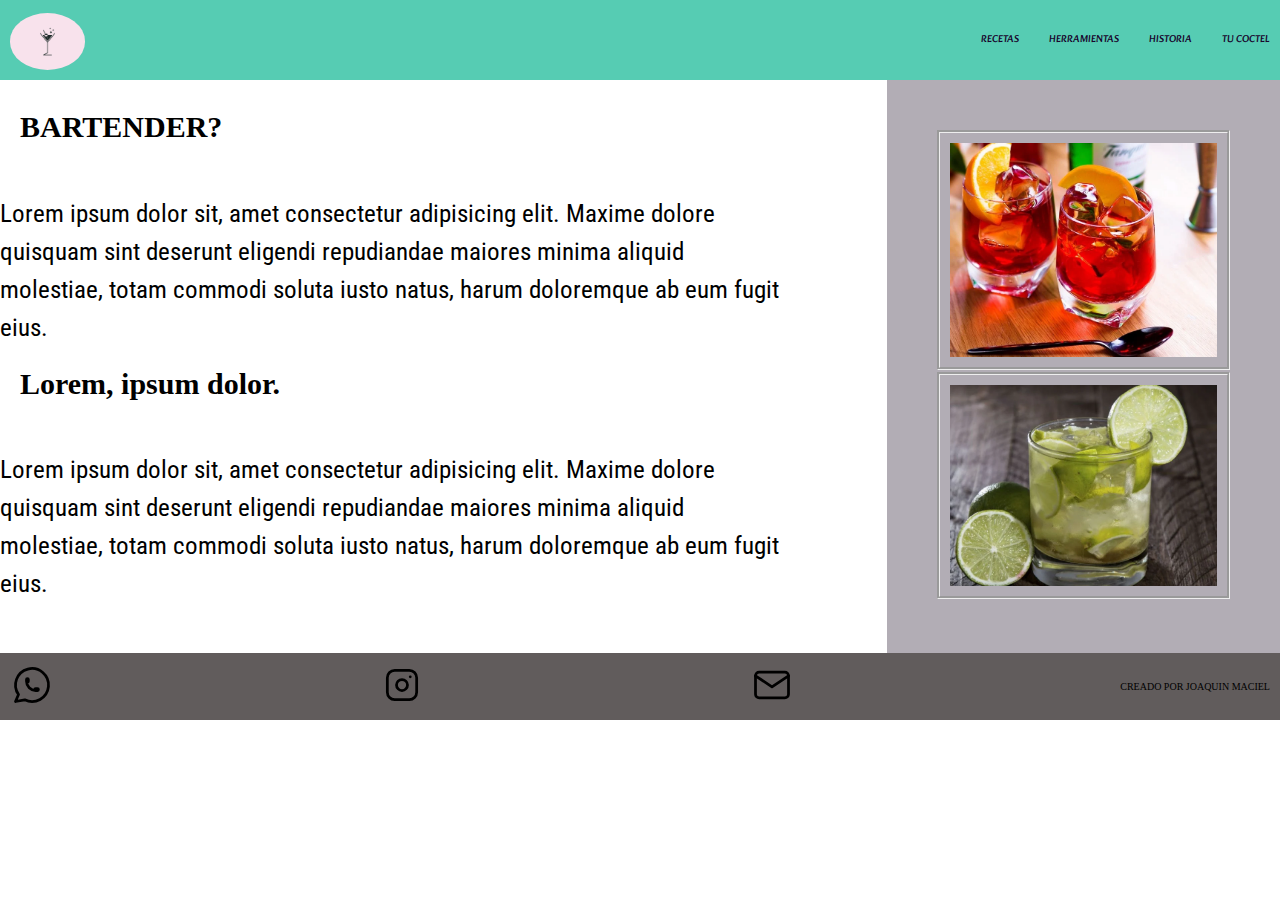
==== index.html @ 17ee3c7a "primer commit" ====
<!DOCTYPE html>
<html lang="en">

<head>
    <meta charset="UTF-8">
    <meta http-equiv="X-UA-Compatible" content="IE=edge">
    <meta name="viewport" content="width=device-width, initial-scale=1.0">
    <link rel="stylesheet" href=".//css/normalize.css">
    <link rel="preconnect" href="https://fonts.googleapis.com">
    <link rel="preconnect" href="https://fonts.gstatic.com" crossorigin>
    <link href="https://fonts.googleapis.com/css2?family=Alkatra:wght@400;600;700&display=swap" rel="stylesheet">
    <link
    rel="stylesheet"
    href="https://cdnjs.cloudflare.com/ajax/libs/animate.css/4.1.1/animate.min.css"/>
    <link rel="stylesheet" href=".//css/style.css">

    <title>BARTRAGOS</title>
</head>


<body>

    <hader class="header">
        <div>
            <div class="barra">
                <a href="/index.html" class="logo">
                    <img class="imagenLogo" src="/img/kn-logo-color-final-shot.webp" alt="logoInicio">
                </a>
                <nav class="navegacion">
                    <a class="navegadores" href="./receta.html">
                        RECETAS
                    </a>

                    <a class="navegadores" href="./herramientas.html">
                        HERRAMIENTAS
                    </a>

                    <a class="navegadores" href="./historia.html">
                        HISTORIA
                    </a>

                    <a class="navegadores" href="./tucoctel.html">
                        TU COCTEL
                    </a>
                </nav>
            </div>
        </div>


        </header>

        <div>
            <main class="contenido_principal">

                <section class="contenedor">
                    <div class="maindiv">
                        <h2 class="bartender">BARTENDER?</h2>

                        <p class="textobartender">Lorem ipsum dolor sit, amet consectetur adipisicing elit. Maxime
                            dolore quisquam sint deserunt eligendi repudiandae maiores minima aliquid molestiae, totam
                            commodi soluta iusto natus, harum doloremque ab eum fugit eius.</p>

                        <h2 class="bartender">Lorem, ipsum dolor.</h2>

                        <p class="textobartender">Lorem ipsum dolor sit, amet consectetur adipisicing elit. Maxime
                            dolore quisquam sint deserunt eligendi repudiandae maiores minima aliquid molestiae, totam
                            commodi soluta iusto natus, harum doloremque ab eum fugit eius.</p>

                    </div>
                </section>

                <aside class="ilustrador">
                    <img src="./img/el-negroni-un-clasico-trago___FQunKDyKt_720x0__1.webp" alt="">
                    <img src="./img/tragos - caipirinha.webp" alt="">
                </aside>


            </main>
        </div>


        <footer>

            
        <a href=""><svg xmlns="http://www.w3.org/2000/svg" class="icon icon-tabler icon-tabler-brand-whatsapp" width="44" height="44" viewBox="0 0 24 24" stroke-width="1.5" stroke="#000000" fill="none" stroke-linecap="round" stroke-linejoin="round">
            <path stroke="none" d="M0 0h24v24H0z" fill="none"/>
            <path d="M3 21l1.65 -3.8a9 9 0 1 1 3.4 2.9l-5.05 .9" />
            <path d="M9 10a0.5 .5 0 0 0 1 0v-1a0.5 .5 0 0 0 -1 0v1a5 5 0 0 0 5 5h1a0.5 .5 0 0 0 0 -1h-1a0.5 .5 0 0 0 0 1" /></svg>
        </a>
        <a href="https://www.instagram.com/joaquin.maciel/"><svg xmlns="http://www.w3.org/2000/svg" class="icon icon-tabler icon-tabler-brand-instagram" width="44" height="44" viewBox="0 0 24 24" stroke-width="1.5" stroke="#000000" fill="none" stroke-linecap="round" stroke-linejoin="round">
            <path stroke="none" d="M0 0h24v24H0z" fill="none"/>
            <rect x="4" y="4" width="16" height="16" rx="4" />
            <circle cx="12" cy="12" r="3" />
            <line x1="16.5" y1="7.5" x2="16.5" y2="7.501" /></svg>
        </a>
        <a href=""> <svg xmlns="http://www.w3.org/2000/svg" class="icon icon-tabler icon-tabler-mail" width="44" height="44" viewBox="0 0 24 24" stroke-width="1.5" stroke="#000000" fill="none" stroke-linecap="round" stroke-linejoin="round">
            <path stroke="none" d="M0 0h24v24H0z" fill="none"/>
            <rect x="3" y="5" width="18" height="14" rx="2" />
            <polyline points="3 7 12 13 21 7" /></svg>
        </a>
        <p>CREADO POR JOAQUIN MACIEL</p>
        </footer>

</body>






</html>
---- css/style.css ----
/* FUENTES */
@import url('https://fonts.googleapis.com/css2?family=Open+Sans:ital,wght@1,500&display=swap');


@import url('https://fonts.googleapis.com/css2?family=Roboto+Condensed&display=swap');







:root{
    --bordoNavBar: rgba(167, 2, 2, 0.788);
    --verdeMenta:  rgb(152,255,179);
    --azulMarino:  rgb(25, 25, 112);
    --azulPastel:  rgb(173, 216, 230);
    --azulOscuro:  rgb(135, 206, 235);
    --verdeAdobe:  #56CCB3;
}

*{
    margin: 0;
    padding: 0;
}

html {
    font-size: 62.5%;
    box-sizing: border-box;
}

*,
*:before,
*:after {
    box-sizing: inherit;
}


/* BASICOS */
h1{
    font-size: 4rem;
    
}
h2{
    font-size: 3rem;
}
h3{
    font-size: 2rem;
}

h1, h2, h3{
    margin: 0 0 5rem 0;
}

a{
    text-decoration: none;
}

img{
    max-width: 100%;
}

/* BARRA */

.header {



}


.barra{
    /* background-color: rgba(199, 102, 102, 0.836); */
    background-color: var(--verdeAdobe);
    height: 8rem;
}



.logo{
    display: flex;
    justify-content: center;
    
}


.imagenLogo{
max-width: 7.5rem;
margin-top: 0.3rem;
border-radius: 50%;
}



.navegadores{
    display: block;
    text-align: center;
    color: rgb(24, 3, 43);
    font-family: 'Alkatra', cursive;
}

.navegadores{
    transition: .5s;
}

.navegadores:hover{
    color: rgba(246, 255, 0, 0.799);
    transform: scale(1.1);
    transform: rotate(-7deg);
}

.navegacion{
        
}

/* Main index*/

.maindiv{
    padding: 1rem 0 5rem 0;
    max-width: 100%;
    max-height: 100%;
}

.bartender{
    margin: 2rem 0 0rem 2rem;
}

.textobartender{
    margin-top: 5rem;
    font-size: 2rem;
}


/* MAIN BASICOS */



.ilustrador{
    background-color: rgba(158, 152, 162, 0.796);
    padding: 5rem;
    display: flex;
    flex-wrap: wrap;
}

.ilustrador img{
    width: 50%;
}




.ilustrador img{
    border-style: groove;
    padding: 1rem;
}



/* main historia */

.titulo__historia{
    background-color: red;
    display: block;
    text-align: center;
}

.textobartender{
    font-size: 2.5rem;
    font-family: 'Roboto Condensed', sans-serif;
    line-height: 3.8rem;
}

.maindiv__historia{
    background: rgb(255,200,0);
background: linear-gradient(31deg, rgba(255,200,0,0.7960434173669468) 22%, rgba(255,227,60,0.7904411764705882) 61%, rgba(234,203,66,1) 96%, rgba(241,209,79,0) 100%);

}

.link__herramienta a{
    color: brown;
}






/* MAIN RECETAS */


.contenedor__recetas{
    background-color: rgb(224, 234, 234);
}

.maindiv h1{
    text-align: center;
    font-family: 'Open Sans', sans-serif;
    
}

.cards{
    display: flex;
    justify-content: center;
    flex-wrap: wrap;
    gap: 1rem;
}

.card{
    background-color: #c5bb9abc;
    width: 30rem;
    padding: 1rem;
    border-radius: 0.8rem;
}

.card img{
    width: 100%;
    
}

.card__receta li{
    list-style: none;
}

.pasos{
    font-family: 'Open Sans', sans-serif;

    transition: .2s;
}

.pasos__hoover:hover{
    transform: scale(1.3);
    background-color: antiquewhite;
}




/* FORMULARIO */

.section__contact{
    text-align: center;
    background-color: blanchedalmond;
    
    padding: 10rem;
}

.formulario{
    background-color: rgb(187, 179, 86);
    padding: 5rem;
    border-radius: 5rem;
    
}

.formulario__fieldset legend{
    
    font-size: 1.8rem;
    font-weight: 700;
    margin-bottom: 1rem;
}


.formulario__fieldset {
    border: none;
}



.campo{
    
    margin-bottom: 1rem;
    
}


.campo label{
    margin-right: 0.5rem;
    color: rgba(255, 255, 255, 0.892);
    font-family: 'Alkatra', cursive;
    font-weight: bold;
    font-size: 1.3rem;
}

.campo input{
    border-radius: 2rem;
    font-size: 1.5rem;
    background-color: blanchedalmond;
    
}




.boton{
    margin-top: 3rem;
    border-radius: 1rem;
    font-size: 1.8rem;
    text-decoration: none;
}


/* MQ MOBILE */

@media (min-width: 768px) {

    .barra {
        display: flex;
        justify-content: space-between;
        align-items: center;
    }

    .logo{
        margin-left: 1rem;
    
    }

    .navegacion{
        display: flex;
        flex-direction: row;
        gap: 2rem;
        }

        
    .navegadores{
            margin-right: 1rem;
        }

    
    .contenido_principal{
        display: grid;
        grid-template-columns: 2fr 1fr;
        gap: 10rem;
    }
    
    .ilustrador{
        display: block;
    }
    
    .ilustrador img{
        width: 500rem;
    }
    
    
    
    
    
}





























/* FOOTER */

footer{
    background-color: rgba(76, 70, 70, 0.882);
    padding: 1rem;

    margin:0;

    display: flex;
    justify-content: space-between;
    align-items: center;

}
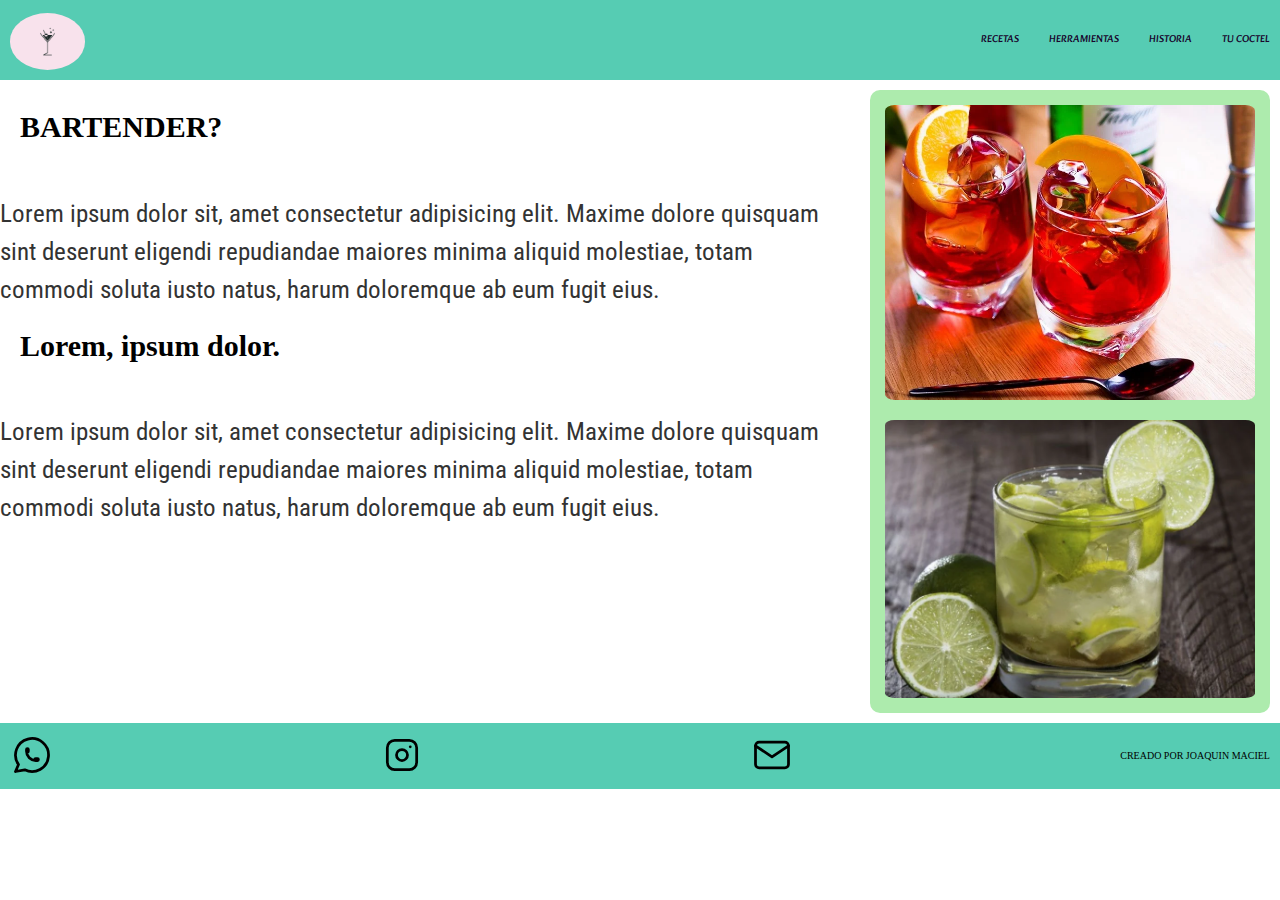
==== commit 2d31fb4a: "cambie los colores de historia, y el aside, cambie las imagenes y demas" ====
--- a/index.html
+++ b/index.html
@@ -9,9 +9,8 @@
     <link rel="preconnect" href="https://fonts.googleapis.com">
     <link rel="preconnect" href="https://fonts.gstatic.com" crossorigin>
     <link href="https://fonts.googleapis.com/css2?family=Alkatra:wght@400;600;700&display=swap" rel="stylesheet">
-    <link
-    rel="stylesheet"
-    href="https://cdnjs.cloudflare.com/ajax/libs/animate.css/4.1.1/animate.min.css"/>
+    <link href="https://cdn.jsdelivr.net/npm/bootstrap@5.3.0-alpha3/dist/css/bootstrap.min.css" rel="stylesheet" integrity="sha384-KK94CHFLLe+nY2dmCWGMq91rCGa5gtU4mk92HdvYe+M/SXH301p5ILy+dN9+nJOZ" crossorigin="anonymous">
+    <link rel="stylesheet"href="https://cdnjs.cloudflare.com/ajax/libs/animate.css/4.1.1/animate.min.css"/>
     <link rel="stylesheet" href=".//css/style.css">
 
     <title>BARTRAGOS</title>
@@ -69,7 +68,7 @@
                     </div>
                 </section>
 
-                <aside class="ilustrador">
+                <aside class="ilustrador sombra">
                     <img src="./img/el-negroni-un-clasico-trago___FQunKDyKt_720x0__1.webp" alt="">
                     <img src="./img/tragos - caipirinha.webp" alt="">
                 </aside>
@@ -101,6 +100,8 @@
         <p>CREADO POR JOAQUIN MACIEL</p>
         </footer>
 
+
+        <script src="https://cdn.jsdelivr.net/npm/bootstrap@5.3.0-alpha3/dist/js/bootstrap.bundle.min.js" integrity="sha384-ENjdO4Dr2bkBIFxQpeoTz1HIcje39Wm4jDKdf19U8gI4ddQ3GYNS7NTKfAdVQSZe" crossorigin="anonymous"></script>
 </body>
 
 
--- a/css/style.css
+++ b/css/style.css
@@ -60,6 +60,7 @@
     max-width: 100%;
 }
 
+
 /* BARRA */
 
 .header {
@@ -72,7 +73,7 @@
 .barra{
     /* background-color: rgba(199, 102, 102, 0.836); */
     background-color: var(--verdeAdobe);
-    height: 8rem;
+    height: 12rem;
 }
 
 
@@ -136,8 +137,10 @@
 
 
 .ilustrador{
-    background-color: rgba(158, 152, 162, 0.796);
-    padding: 5rem;
+    border-radius: 1rem;
+    margin: 1rem;
+    background-color: #ADEBAD;
+    padding: .5rem;
     display: flex;
     flex-wrap: wrap;
 }
@@ -150,7 +153,7 @@
 
 
 .ilustrador img{
-    border-style: groove;
+    border-radius: 5%;
     padding: 1rem;
 }
 
@@ -159,20 +162,21 @@
 /* main historia */
 
 .titulo__historia{
-    background-color: red;
+    background-color: #4BB39C;
     display: block;
     text-align: center;
 }
 
 .textobartender{
+    color: #333333;
     font-size: 2.5rem;
     font-family: 'Roboto Condensed', sans-serif;
     line-height: 3.8rem;
 }
 
 .maindiv__historia{
-    background: rgb(255,200,0);
-background: linear-gradient(31deg, rgba(255,200,0,0.7960434173669468) 22%, rgba(255,227,60,0.7904411764705882) 61%, rgba(234,203,66,1) 96%, rgba(241,209,79,0) 100%);
+    margin: 1rem 0;
+    background-color: #E6E6FA;
 
 }
 
@@ -281,6 +285,7 @@
 }
 
 .campo input{
+    max-width: 100%;
     border-radius: 2rem;
     font-size: 1.5rem;
     background-color: blanchedalmond;
@@ -303,6 +308,7 @@
 @media (min-width: 768px) {
 
     .barra {
+        height: 8rem;
         display: flex;
         justify-content: space-between;
         align-items: center;
@@ -328,11 +334,11 @@
     .contenido_principal{
         display: grid;
         grid-template-columns: 2fr 1fr;
-        gap: 10rem;
+        gap: 2rem;
     }
     
     .ilustrador{
-        display: block;
+        /* display: block; */
     }
     
     .ilustrador img{
@@ -376,7 +382,7 @@
 /* FOOTER */
 
 footer{
-    background-color: rgba(76, 70, 70, 0.882);
+    background-color: #56CCB3;
     padding: 1rem;
 
     margin:0;
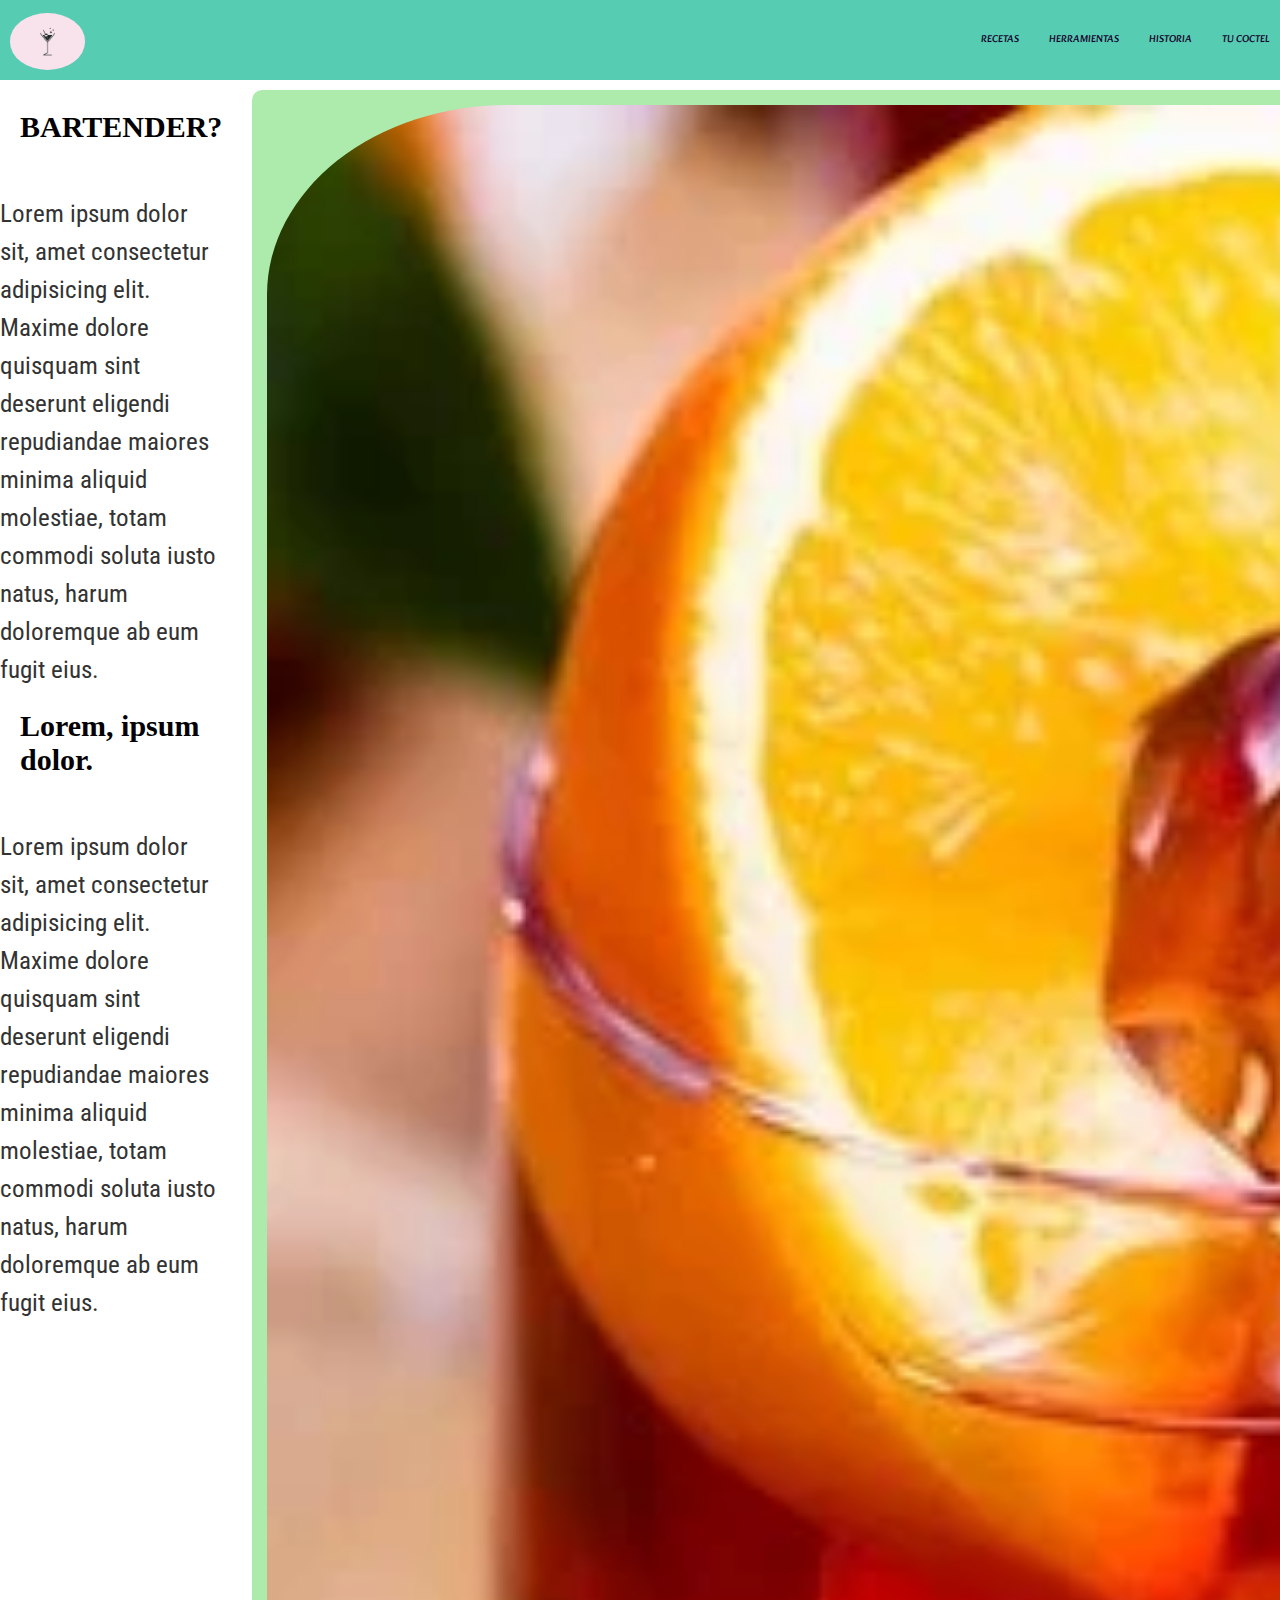
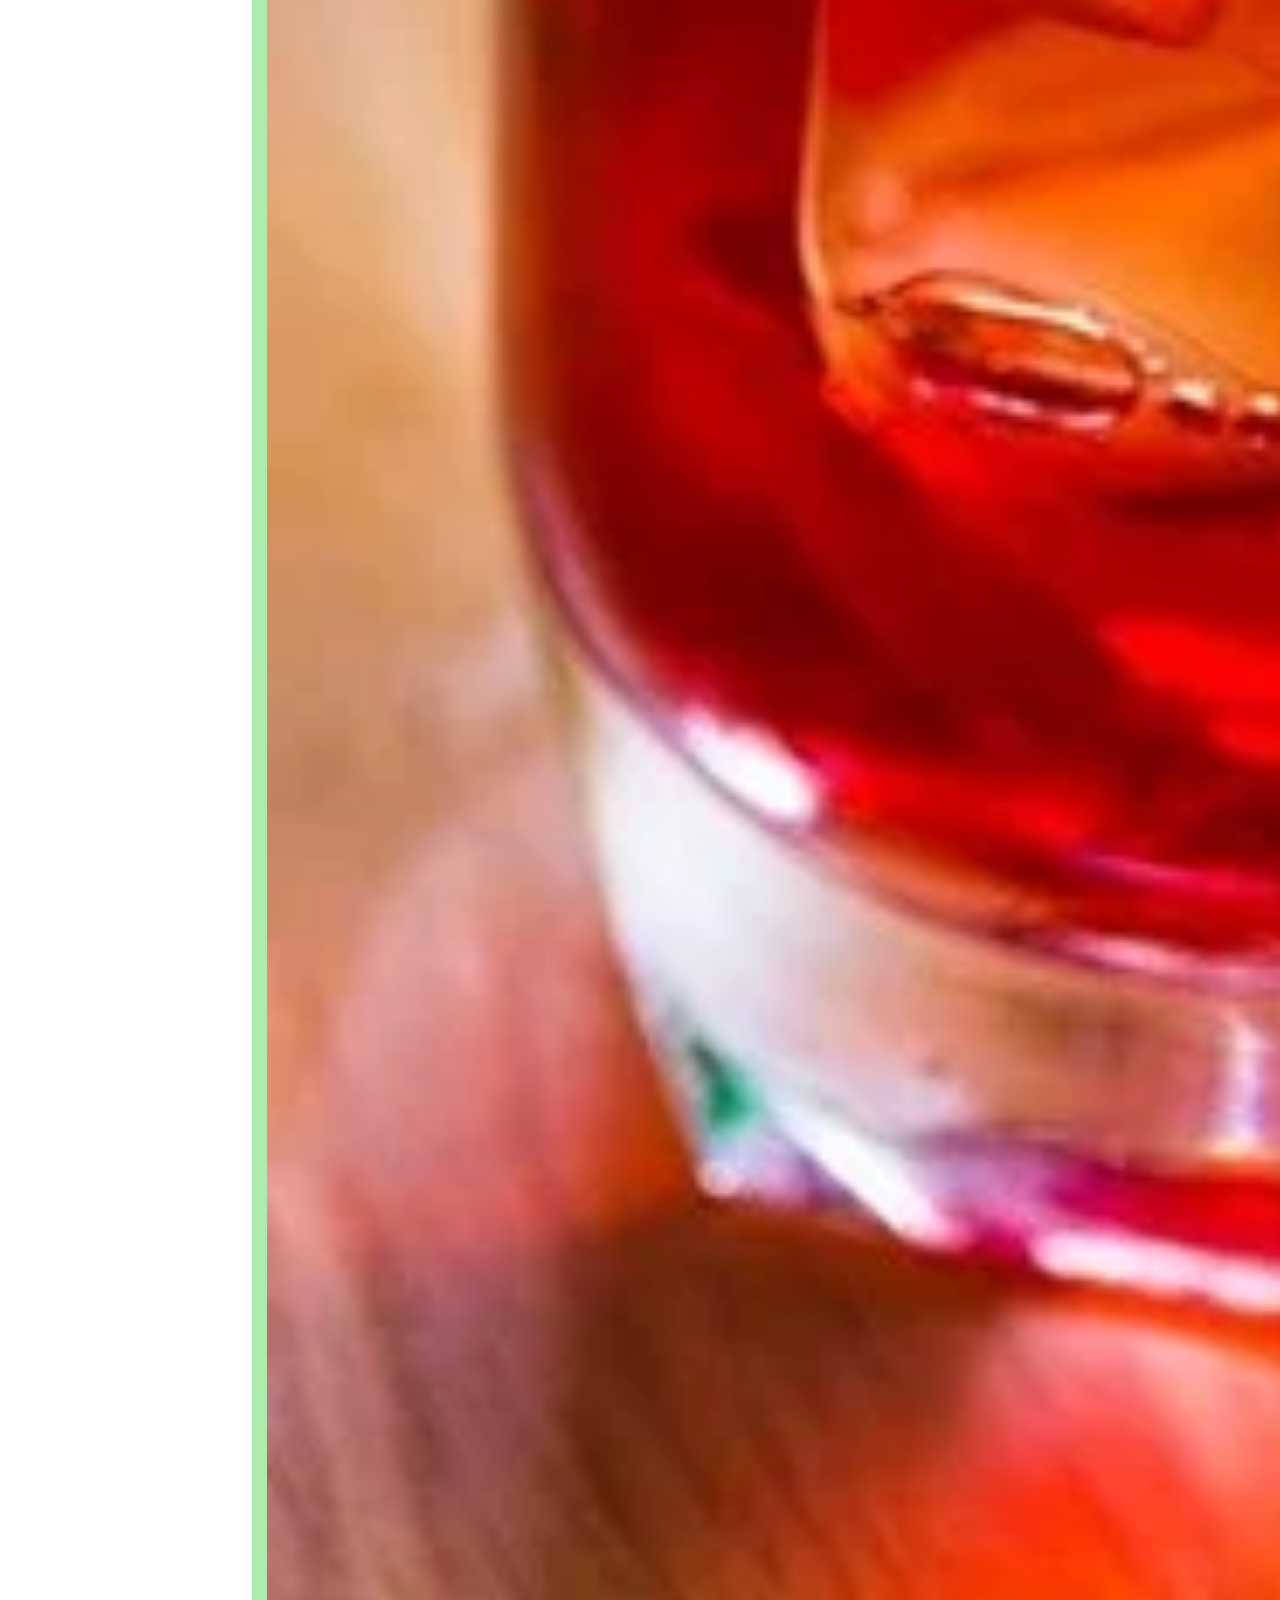
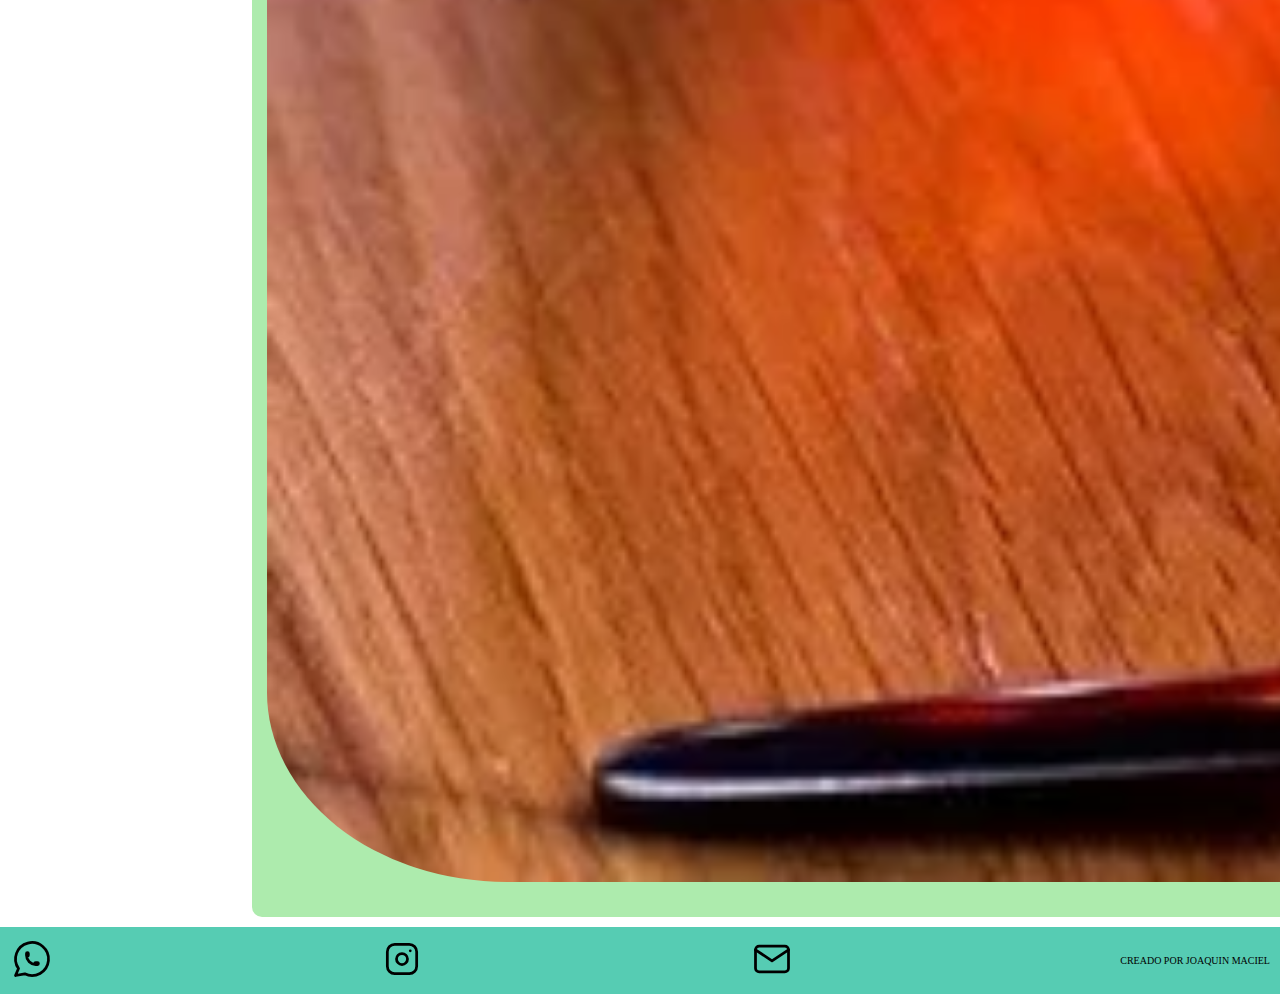
==== commit c47bdc51: "agregue bootstrap a herramientas con el carrusel" ====
--- a/index.html
+++ b/index.html
@@ -9,8 +9,9 @@
     <link rel="preconnect" href="https://fonts.googleapis.com">
     <link rel="preconnect" href="https://fonts.gstatic.com" crossorigin>
     <link href="https://fonts.googleapis.com/css2?family=Alkatra:wght@400;600;700&display=swap" rel="stylesheet">
-    <link href="https://cdn.jsdelivr.net/npm/bootstrap@5.3.0-alpha3/dist/css/bootstrap.min.css" rel="stylesheet" integrity="sha384-KK94CHFLLe+nY2dmCWGMq91rCGa5gtU4mk92HdvYe+M/SXH301p5ILy+dN9+nJOZ" crossorigin="anonymous">
-    <link rel="stylesheet"href="https://cdnjs.cloudflare.com/ajax/libs/animate.css/4.1.1/animate.min.css"/>
+    <link href="https://cdn.jsdelivr.net/npm/bootstrap@5.3.0-alpha3/dist/css/bootstrap.min.css" rel="stylesheet"
+        integrity="sha384-KK94CHFLLe+nY2dmCWGMq91rCGa5gtU4mk92HdvYe+M/SXH301p5ILy+dN9+nJOZ" crossorigin="anonymous">
+    <link rel="stylesheet" href="https://cdnjs.cloudflare.com/ajax/libs/animate.css/4.1.1/animate.min.css" />
     <link rel="stylesheet" href=".//css/style.css">
 
     <title>BARTRAGOS</title>
@@ -70,38 +71,49 @@
 
                 <aside class="ilustrador sombra">
                     <img src="./img/el-negroni-un-clasico-trago___FQunKDyKt_720x0__1.webp" alt="">
-                    <img src="./img/tragos - caipirinha.webp" alt="">
+                    <img src="./img/CAIPIRINHA.jpg" alt="">
                 </aside>
 
 
             </main>
         </div>
 
-
         <footer>
 
-            
-        <a href=""><svg xmlns="http://www.w3.org/2000/svg" class="icon icon-tabler icon-tabler-brand-whatsapp" width="44" height="44" viewBox="0 0 24 24" stroke-width="1.5" stroke="#000000" fill="none" stroke-linecap="round" stroke-linejoin="round">
-            <path stroke="none" d="M0 0h24v24H0z" fill="none"/>
-            <path d="M3 21l1.65 -3.8a9 9 0 1 1 3.4 2.9l-5.05 .9" />
-            <path d="M9 10a0.5 .5 0 0 0 1 0v-1a0.5 .5 0 0 0 -1 0v1a5 5 0 0 0 5 5h1a0.5 .5 0 0 0 0 -1h-1a0.5 .5 0 0 0 0 1" /></svg>
-        </a>
-        <a href="https://www.instagram.com/joaquin.maciel/"><svg xmlns="http://www.w3.org/2000/svg" class="icon icon-tabler icon-tabler-brand-instagram" width="44" height="44" viewBox="0 0 24 24" stroke-width="1.5" stroke="#000000" fill="none" stroke-linecap="round" stroke-linejoin="round">
-            <path stroke="none" d="M0 0h24v24H0z" fill="none"/>
-            <rect x="4" y="4" width="16" height="16" rx="4" />
-            <circle cx="12" cy="12" r="3" />
-            <line x1="16.5" y1="7.5" x2="16.5" y2="7.501" /></svg>
-        </a>
-        <a href=""> <svg xmlns="http://www.w3.org/2000/svg" class="icon icon-tabler icon-tabler-mail" width="44" height="44" viewBox="0 0 24 24" stroke-width="1.5" stroke="#000000" fill="none" stroke-linecap="round" stroke-linejoin="round">
-            <path stroke="none" d="M0 0h24v24H0z" fill="none"/>
-            <rect x="3" y="5" width="18" height="14" rx="2" />
-            <polyline points="3 7 12 13 21 7" /></svg>
-        </a>
-        <p>CREADO POR JOAQUIN MACIEL</p>
+
+            <a href=""><svg xmlns="http://www.w3.org/2000/svg" class="icon icon-tabler icon-tabler-brand-whatsapp"
+                    width="44" height="44" viewBox="0 0 24 24" stroke-width="1.5" stroke="#000000" fill="none"
+                    stroke-linecap="round" stroke-linejoin="round">
+                    <path stroke="none" d="M0 0h24v24H0z" fill="none" />
+                    <path d="M3 21l1.65 -3.8a9 9 0 1 1 3.4 2.9l-5.05 .9" />
+                    <path
+                        d="M9 10a0.5 .5 0 0 0 1 0v-1a0.5 .5 0 0 0 -1 0v1a5 5 0 0 0 5 5h1a0.5 .5 0 0 0 0 -1h-1a0.5 .5 0 0 0 0 1" />
+                </svg>
+            </a>
+            <a href="https://www.instagram.com/joaquin.maciel/"><svg xmlns="http://www.w3.org/2000/svg"
+                    class="icon icon-tabler icon-tabler-brand-instagram" width="44" height="44" viewBox="0 0 24 24"
+                    stroke-width="1.5" stroke="#000000" fill="none" stroke-linecap="round" stroke-linejoin="round">
+                    <path stroke="none" d="M0 0h24v24H0z" fill="none" />
+                    <rect x="4" y="4" width="16" height="16" rx="4" />
+                    <circle cx="12" cy="12" r="3" />
+                    <line x1="16.5" y1="7.5" x2="16.5" y2="7.501" />
+                </svg>
+            </a>
+            <a href=""> <svg xmlns="http://www.w3.org/2000/svg" class="icon icon-tabler icon-tabler-mail" width="44"
+                    height="44" viewBox="0 0 24 24" stroke-width="1.5" stroke="#000000" fill="none"
+                    stroke-linecap="round" stroke-linejoin="round">
+                    <path stroke="none" d="M0 0h24v24H0z" fill="none" />
+                    <rect x="3" y="5" width="18" height="14" rx="2" />
+                    <polyline points="3 7 12 13 21 7" />
+                </svg>
+            </a>
+            <p>CREADO POR JOAQUIN MACIEL</p>
         </footer>
 
 
-        <script src="https://cdn.jsdelivr.net/npm/bootstrap@5.3.0-alpha3/dist/js/bootstrap.bundle.min.js" integrity="sha384-ENjdO4Dr2bkBIFxQpeoTz1HIcje39Wm4jDKdf19U8gI4ddQ3GYNS7NTKfAdVQSZe" crossorigin="anonymous"></script>
+        <script src="https://cdn.jsdelivr.net/npm/bootstrap@5.3.0-alpha3/dist/js/bootstrap.bundle.min.js"
+            integrity="sha384-ENjdO4Dr2bkBIFxQpeoTz1HIcje39Wm4jDKdf19U8gI4ddQ3GYNS7NTKfAdVQSZe"
+            crossorigin="anonymous"></script>
 </body>
 
 
--- a/css/style.css
+++ b/css/style.css
@@ -237,6 +237,22 @@
 }
 
 
+/* MAIN HERRAMIENTAS */
+
+.carrusel__herramientas{
+    margin: 1rem 1rem;
+    padding: 0.4rem;
+    max-width: 100%;
+    background-color: #000000bc;
+    
+    
+}
+
+.carrusel__herramientas img{
+    max-height: 16rem;
+}
+
+
 
 
 /* FORMULARIO */
@@ -305,7 +321,7 @@
 
 /* MQ MOBILE */
 
-@media (min-width: 768px) {
+@media (min-width: 426px) {
 
     .barra {
         height: 8rem;
@@ -344,13 +360,66 @@
     .ilustrador img{
         width: 500rem;
     }
-    
-    
-    
-    
-    
-}
-
+
+    /* HERRAMIENTAS */
+    
+    .carrusel__herramientas{
+        margin: 3rem 2rem;
+        padding: 1rem;
+        max-width: 100%;
+        background-color: #c5bb9abc;
+        
+        
+    }
+    
+    .carrusel__herramientas img{
+        height: 60rem;
+    }
+    
+    
+    
+    
+}
+
+@media (min-width: 768px) {
+    .barra {
+        height: 8rem;
+        display: flex;
+        justify-content: space-between;
+        align-items: center;
+    }
+
+    .logo{
+        margin-left: 1rem;
+    
+    }
+
+    .navegacion{
+        display: flex;
+        flex-direction: row;
+        gap: 2rem;
+        }
+
+        
+    .navegadores{
+            margin-right: 1rem;
+        }
+
+    
+    .contenido_principal{
+        display: grid;
+        grid-template-columns: 2fr 1fr;
+        gap: 2rem;
+    }
+    
+    .ilustrador{
+        /* display: block; */
+    }
+    
+    .ilustrador img{
+        width: 500rem;
+    }
+}
 
 
 
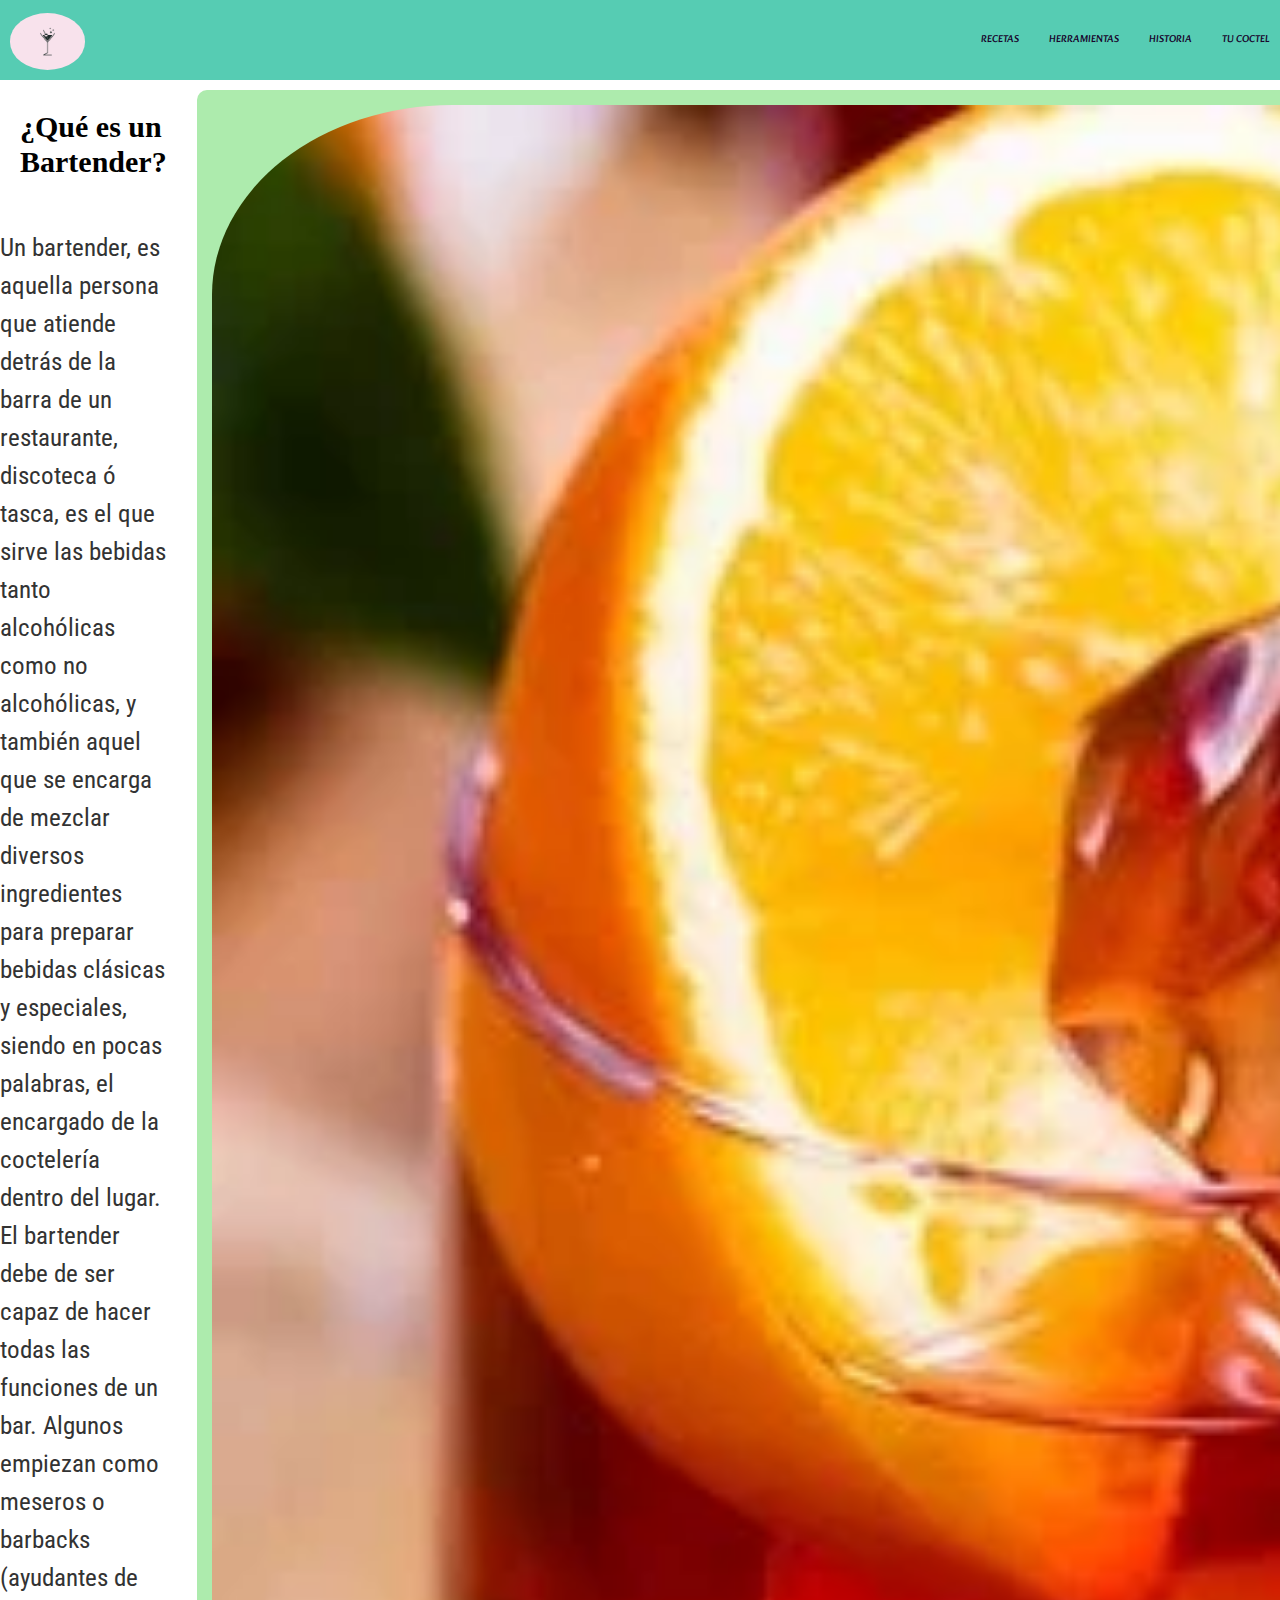
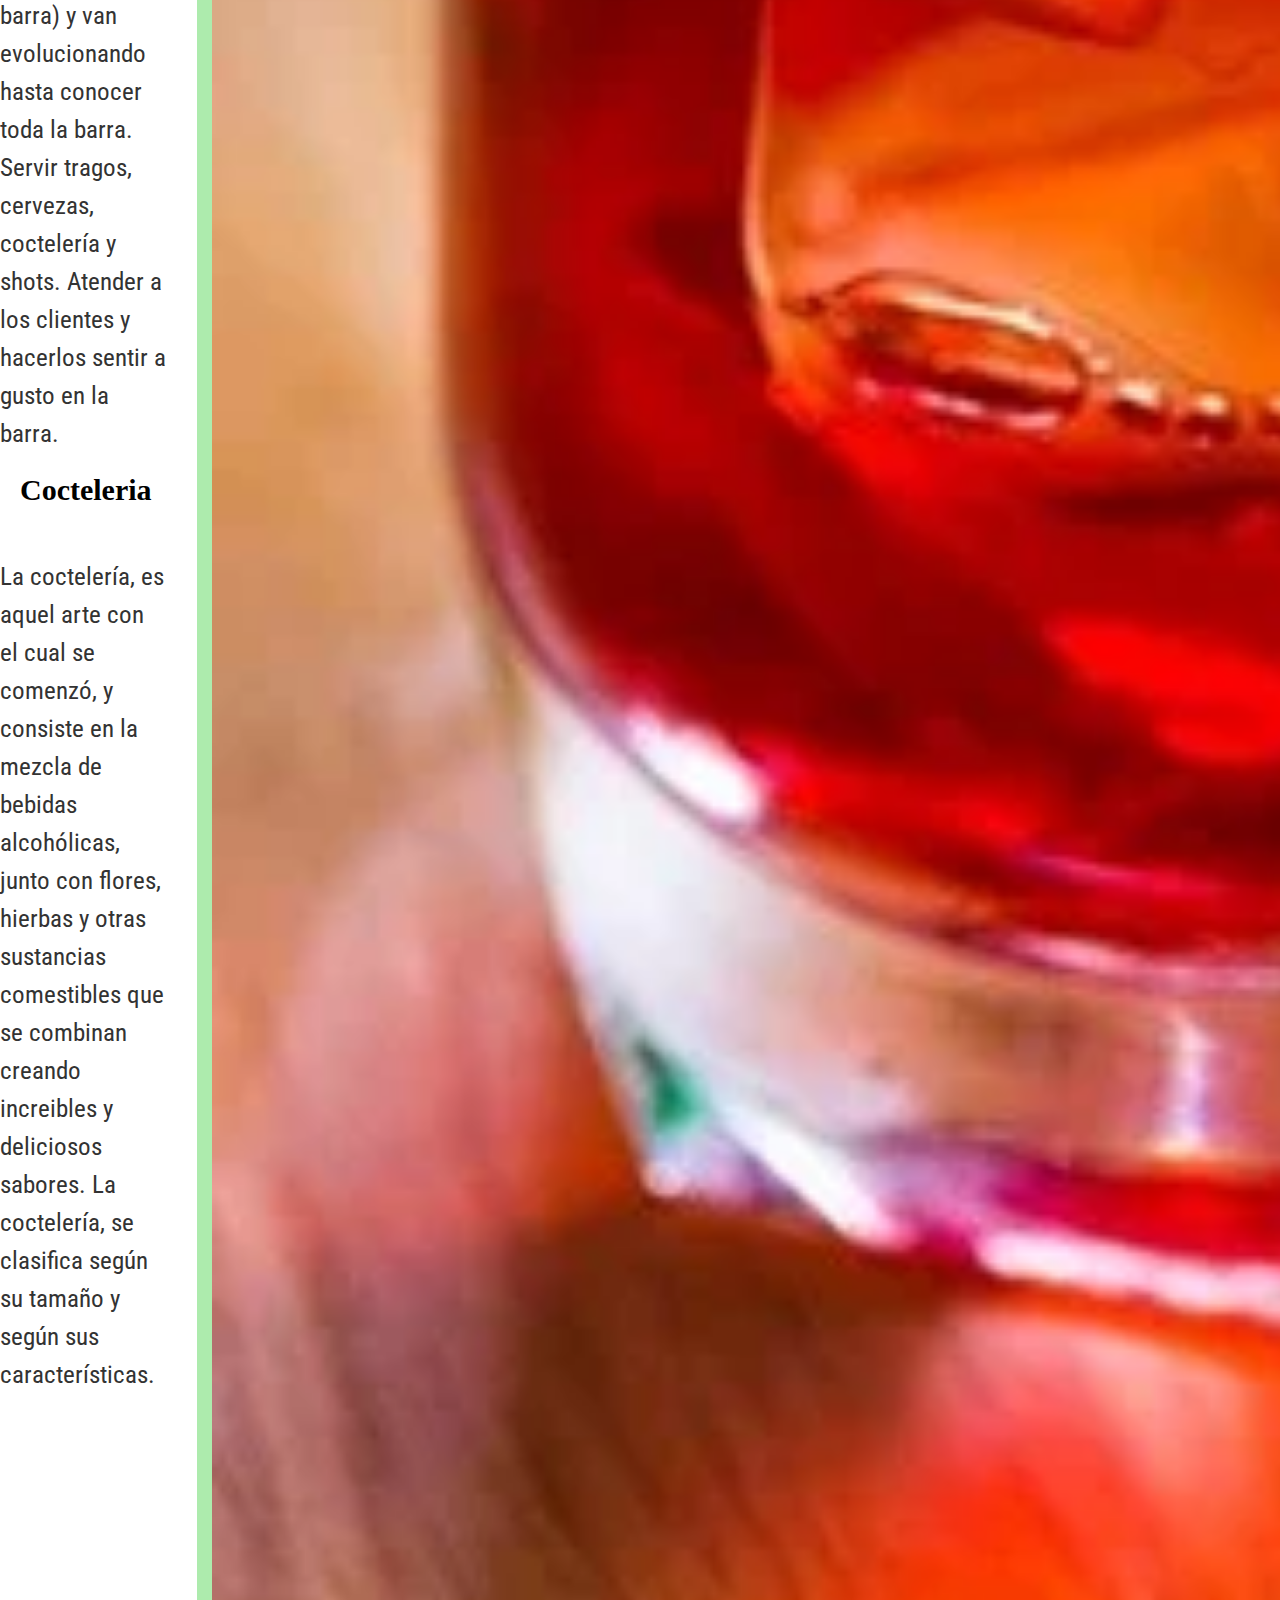
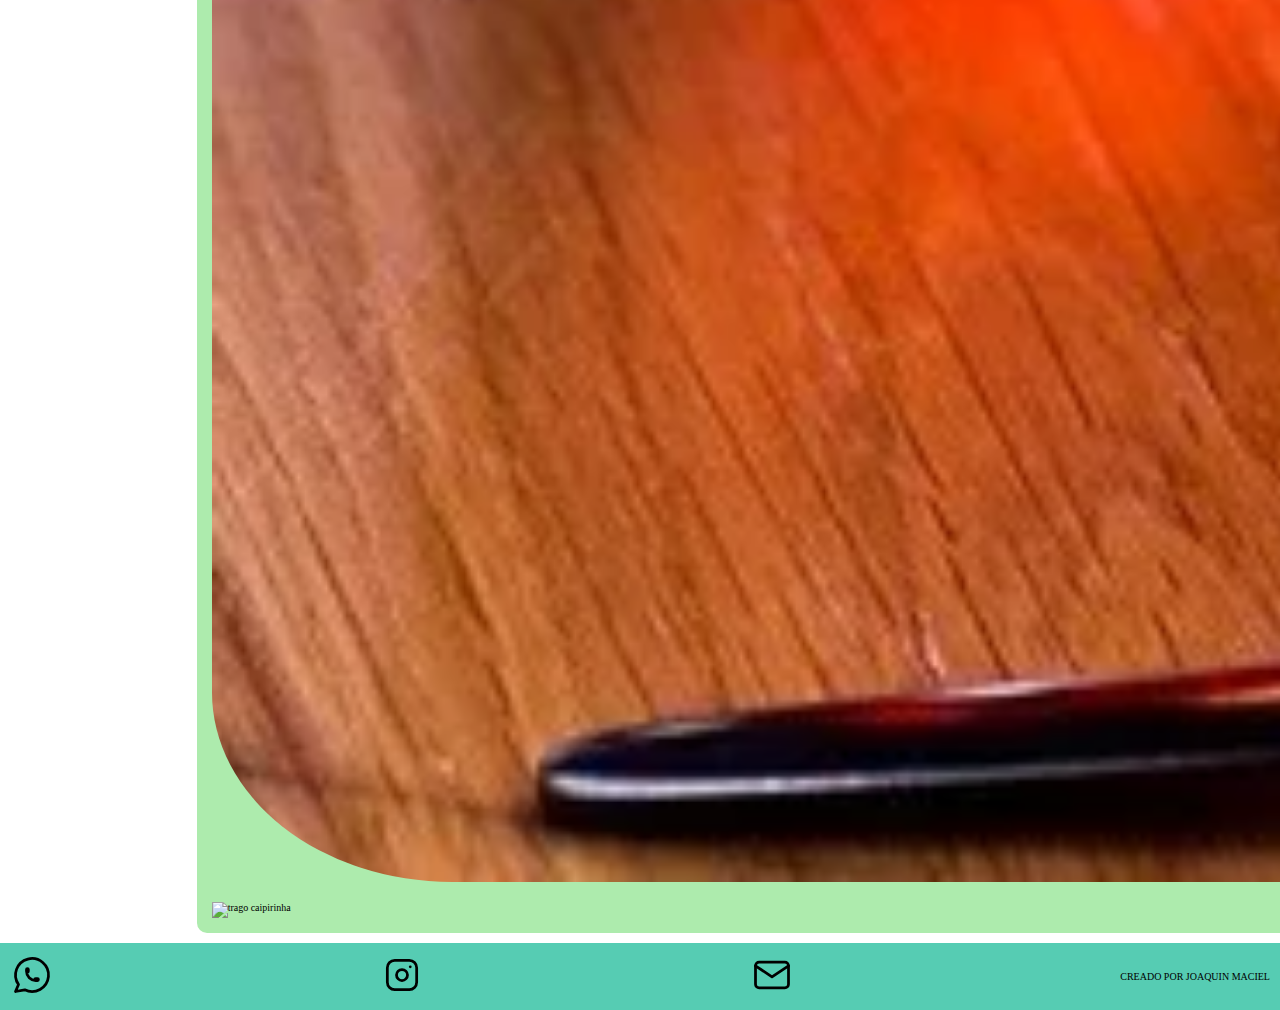
==== commit 4b68e314: "arregle mas links ahora del logo" ====
--- a/index.html
+++ b/index.html
@@ -14,7 +14,15 @@
     <link rel="stylesheet" href="https://cdnjs.cloudflare.com/ajax/libs/animate.css/4.1.1/animate.min.css" />
     <link rel="stylesheet" href=".//css/style.css">
 
-    <title>BARTRAGOS</title>
+    <title>BARTENDER, UNA PASION</title>
+    <link rel="icon" type="image/x-icon" href="./img/ICON.jpg">
+    <meta name="description" content="Todas las recetas para tus tragos">
+    <meta name="author" content="JOAQUIN MACIEL">
+
+    <meta property="og:title" content="BARTENDER UNA PASION">
+    <meta property="og:image" content="./img/ICON.jpg">
+    <meta property="og:type" content="website">
+    <meta property="og:locale" content="es_ES">
 </head>
 
 
@@ -23,8 +31,8 @@
     <hader class="header">
         <div>
             <div class="barra">
-                <a href="/index.html" class="logo">
-                    <img class="imagenLogo" src="/img/kn-logo-color-final-shot.webp" alt="logoInicio">
+                <a href="./index.html" class="logo">
+                    <img class="imagenLogo" src="./img/kn-logo-color-final-shot.webp" alt="logoInicio">
                 </a>
                 <nav class="navegacion">
                     <a class="navegadores" href="./receta.html">
@@ -54,24 +62,22 @@
 
                 <section class="contenedor">
                     <div class="maindiv">
-                        <h2 class="bartender">BARTENDER?</h2>
+                        <h2 class="bartender">¿Qué es un Bartender?</h2>
 
-                        <p class="textobartender">Lorem ipsum dolor sit, amet consectetur adipisicing elit. Maxime
-                            dolore quisquam sint deserunt eligendi repudiandae maiores minima aliquid molestiae, totam
-                            commodi soluta iusto natus, harum doloremque ab eum fugit eius.</p>
+                        <p class="textobartender"> Un bartender, es aquella persona que atiende detrás de la barra de un restaurante, discoteca ó tasca, es el que sirve las bebidas tanto alcohólicas como no alcohólicas, y también aquel que se encarga de mezclar diversos ingredientes para preparar bebidas clásicas y especiales, siendo en pocas palabras, el encargado de la coctelería dentro del lugar.
+                        El bartender debe de ser capaz de hacer todas las funciones de un bar. Algunos empiezan como meseros o barbacks (ayudantes de barra) y van evolucionando hasta conocer toda la barra. Servir tragos, cervezas, coctelería y shots. Atender a los clientes y hacerlos sentir a gusto en la barra.
+                        </p>
 
-                        <h2 class="bartender">Lorem, ipsum dolor.</h2>
+                        <h2 class="bartender">Cocteleria</h2>
 
-                        <p class="textobartender">Lorem ipsum dolor sit, amet consectetur adipisicing elit. Maxime
-                            dolore quisquam sint deserunt eligendi repudiandae maiores minima aliquid molestiae, totam
-                            commodi soluta iusto natus, harum doloremque ab eum fugit eius.</p>
+                        <p class="textobartender">La coctelería, es aquel arte con el cual se comenzó, y consiste en la mezcla de bebidas alcohólicas, junto con flores, hierbas y otras sustancias comestibles que se combinan creando increibles y deliciosos sabores. La coctelería, se clasifica según su tamaño y según sus características.</p>
 
                     </div>
                 </section>
 
                 <aside class="ilustrador sombra">
-                    <img src="./img/el-negroni-un-clasico-trago___FQunKDyKt_720x0__1.webp" alt="">
-                    <img src="./img/CAIPIRINHA.jpg" alt="">
+                    <img src="./img/el-negroni-un-clasico-trago___FQunKDyKt_720x0__1.webp" alt="trago negroni">
+                    <img src="./img/CAIPIRINHA.jpg" alt="trago caipirinha">
                 </aside>
 
 
--- a/css/style.css
+++ b/css/style.css
@@ -1,463 +1,372 @@
+@import url("https://fonts.googleapis.com/css2?family=Open+Sans:ital,wght@1,500&display=swap");
+@import url("https://fonts.googleapis.com/css2?family=Roboto+Condensed&display=swap");
+.barra {
+  /* background-color: rgba(199, 102, 102, 0.836); */
+  background-color: var(--verdeAdobe);
+  height: 12rem;
+}
+
+.logo {
+  display: -webkit-box;
+  display: -ms-flexbox;
+  display: flex;
+  -webkit-box-pack: center;
+      -ms-flex-pack: center;
+          justify-content: center;
+}
+
+.imagenLogo {
+  max-width: 7.5rem;
+  margin-top: 0.3rem;
+  border-radius: 50%;
+}
+
+.navegadores {
+  display: block;
+  text-align: center;
+  color: rgb(24, 3, 43);
+  font-family: "Alkatra", cursive;
+}
+
+.navegadores {
+  -webkit-transition: 0.5s;
+  transition: 0.5s;
+}
+
+.navegadores:hover {
+  color: rgba(52, 0, 207, 0.799);
+  -webkit-transform: rotate(-7deg);
+          transform: rotate(-7deg);
+}
+
+/* FORMULARIO */
+.section__contact {
+  text-align: center;
+  background-color: blanchedalmond;
+  padding: 10rem;
+}
+
+.formulario {
+  background-color: rgb(187, 179, 86);
+  padding: 5rem;
+  border-radius: 5rem;
+}
+
+.formulario__fieldset legend {
+  font-size: 1.8rem;
+  font-weight: 700;
+  margin-bottom: 1rem;
+}
+
+.formulario__fieldset {
+  border: none;
+}
+
+.campo {
+  margin-bottom: 1rem;
+}
+
+.campo label {
+  margin-right: 0.5rem;
+  color: rgba(255, 255, 255, 0.892);
+  font-family: "Alkatra", cursive;
+  font-weight: bold;
+  font-size: 1.3rem;
+}
+
+.campo input {
+  max-width: 100%;
+  border-radius: 2rem;
+  font-size: 1.5rem;
+  background-color: blanchedalmond;
+}
+
+.boton {
+  margin-top: 3rem;
+  border-radius: 1rem;
+  font-size: 1.8rem;
+  text-decoration: none;
+}
+
 /* FUENTES */
-@import url('https://fonts.googleapis.com/css2?family=Open+Sans:ital,wght@1,500&display=swap');
-
-
-@import url('https://fonts.googleapis.com/css2?family=Roboto+Condensed&display=swap');
-
-
-
-
-
-
-
-:root{
-    --bordoNavBar: rgba(167, 2, 2, 0.788);
-    --verdeMenta:  rgb(152,255,179);
-    --azulMarino:  rgb(25, 25, 112);
-    --azulPastel:  rgb(173, 216, 230);
-    --azulOscuro:  rgb(135, 206, 235);
-    --verdeAdobe:  #56CCB3;
-}
-
-*{
-    margin: 0;
-    padding: 0;
+/* GLOBALES  */
+* {
+  margin: 0;
+  padding: 0;
 }
 
 html {
-    font-size: 62.5%;
-    box-sizing: border-box;
+  font-size: 62.5%;
+  -webkit-box-sizing: border-box;
+          box-sizing: border-box;
 }
 
 *,
 *:before,
 *:after {
-    box-sizing: inherit;
-}
-
-
-/* BASICOS */
-h1{
-    font-size: 4rem;
-    
-}
-h2{
-    font-size: 3rem;
-}
-h3{
-    font-size: 2rem;
-}
-
-h1, h2, h3{
-    margin: 0 0 5rem 0;
-}
-
-a{
-    text-decoration: none;
-}
-
-img{
+  -webkit-box-sizing: inherit;
+          box-sizing: inherit;
+}
+
+h1 {
+  font-size: 4rem;
+}
+
+h2 {
+  font-size: 3rem;
+}
+
+h3 {
+  font-size: 2rem;
+}
+
+h1, h2, h3 {
+  margin: 0 0 5rem 0;
+}
+
+a {
+  text-decoration: none;
+}
+
+img {
+  max-width: 100%;
+}
+
+/* Main index*/
+.maindiv {
+  padding: 1rem 0 5rem 0;
+  max-width: 100%;
+  max-height: 100%;
+}
+
+.bartender {
+  margin: 2rem 0 0rem 2rem;
+}
+
+.textobartender {
+  margin-top: 5rem;
+  font-size: 2rem;
+}
+
+/* MAIN BASICOS */
+.ilustrador {
+  border-radius: 1rem;
+  margin: 1rem;
+  background-color: #ADEBAD;
+  padding: 0.5rem;
+  display: -webkit-box;
+  display: -ms-flexbox;
+  display: flex;
+  -ms-flex-wrap: wrap;
+      flex-wrap: wrap;
+}
+
+.ilustrador img {
+  width: 50%;
+}
+
+.ilustrador img {
+  border-radius: 5%;
+  padding: 1rem;
+}
+
+/* main historia */
+.titulo__historia {
+  background-color: #4BB39C;
+  display: block;
+  text-align: center;
+}
+
+.textobartender {
+  color: #333333;
+  font-size: 2.5rem;
+  font-family: "Roboto Condensed", sans-serif;
+  line-height: 3.8rem;
+}
+
+.maindiv__historia {
+  margin: 1rem 0;
+  background-color: #E6E6FA;
+}
+
+.link__herramienta a {
+  color: brown;
+}
+
+/* MAIN RECETAS */
+.contenedor__recetas {
+  background-color: rgb(224, 234, 234);
+}
+
+.maindiv h1 {
+  text-align: center;
+  font-family: "Open Sans", sans-serif;
+}
+
+.cards {
+  display: -webkit-box;
+  display: -ms-flexbox;
+  display: flex;
+  -webkit-box-pack: center;
+      -ms-flex-pack: center;
+          justify-content: center;
+  -ms-flex-wrap: wrap;
+      flex-wrap: wrap;
+  gap: 1rem;
+}
+
+.card {
+  background-color: rgba(197, 187, 154, 0.737254902);
+  width: 30rem;
+  padding: 1rem;
+  border-radius: 0.8rem;
+}
+
+.card img {
+  width: 100%;
+}
+
+.card__receta li {
+  list-style: none;
+}
+
+.pasos {
+  font-family: "Open Sans", sans-serif;
+  -webkit-transition: 0.2s;
+  transition: 0.2s;
+}
+
+.pasos__hoover:hover {
+  -webkit-transform: scale(1.3);
+          transform: scale(1.3);
+  background-color: antiquewhite;
+}
+
+/* MAIN HERRAMIENTAS */
+.carrusel__herramientas {
+  margin: 1rem 1rem;
+  padding: 0.4rem;
+  max-width: 100%;
+  background-color: rgba(0, 0, 0, 0.737254902);
+}
+
+.carrusel__herramientas img {
+  max-height: 16rem;
+}
+
+/* MQ MOBILE */
+@media (min-width: 426px) {
+  .barra {
+    height: 8rem;
+    display: -webkit-box;
+    display: -ms-flexbox;
+    display: flex;
+    -webkit-box-pack: justify;
+        -ms-flex-pack: justify;
+            justify-content: space-between;
+    -webkit-box-align: center;
+        -ms-flex-align: center;
+            align-items: center;
+  }
+  .logo {
+    margin-left: 1rem;
+  }
+  .navegacion {
+    display: -webkit-box;
+    display: -ms-flexbox;
+    display: flex;
+    -webkit-box-orient: horizontal;
+    -webkit-box-direction: normal;
+        -ms-flex-direction: row;
+            flex-direction: row;
+    gap: 2rem;
+  }
+  .navegadores {
+    margin-right: 1rem;
+  }
+  .contenido_principal {
+    display: grid;
+    grid-template-columns: 2fr 1fr;
+    gap: 2rem;
+  }
+  .ilustrador {
+    /* display: block; */
+  }
+  .ilustrador img {
+    width: 500rem;
+  }
+  /* HERRAMIENTAS */
+  .carrusel__herramientas {
+    margin: 3rem 2rem;
+    padding: 1rem;
     max-width: 100%;
-}
-
-
-/* BARRA */
-
-.header {
-
-
-
-}
-
-
-.barra{
-    /* background-color: rgba(199, 102, 102, 0.836); */
-    background-color: var(--verdeAdobe);
-    height: 12rem;
-}
-
-
-
-.logo{
+    background-color: rgba(0, 0, 0, 0.737254902);
+  }
+  .carrusel__herramientas img {
+    max-height: 50rem;
+  }
+}
+@media (min-width: 768px) {
+  .barra {
+    height: 8rem;
+    display: -webkit-box;
+    display: -ms-flexbox;
     display: flex;
-    justify-content: center;
-    
-}
-
-
-.imagenLogo{
-max-width: 7.5rem;
-margin-top: 0.3rem;
-border-radius: 50%;
-}
-
-
-
-.navegadores{
-    display: block;
-    text-align: center;
-    color: rgb(24, 3, 43);
-    font-family: 'Alkatra', cursive;
-}
-
-.navegadores{
-    transition: .5s;
-}
-
-.navegadores:hover{
-    color: rgba(246, 255, 0, 0.799);
-    transform: scale(1.1);
-    transform: rotate(-7deg);
-}
-
-.navegacion{
-        
-}
-
-/* Main index*/
-
-.maindiv{
-    padding: 1rem 0 5rem 0;
-    max-width: 100%;
-    max-height: 100%;
-}
-
-.bartender{
-    margin: 2rem 0 0rem 2rem;
-}
-
-.textobartender{
-    margin-top: 5rem;
-    font-size: 2rem;
-}
-
-
-/* MAIN BASICOS */
-
-
-
-.ilustrador{
-    border-radius: 1rem;
-    margin: 1rem;
-    background-color: #ADEBAD;
-    padding: .5rem;
+    -webkit-box-pack: justify;
+        -ms-flex-pack: justify;
+            justify-content: space-between;
+    -webkit-box-align: center;
+        -ms-flex-align: center;
+            align-items: center;
+  }
+  .logo {
+    margin-left: 1rem;
+  }
+  .navegacion {
+    display: -webkit-box;
+    display: -ms-flexbox;
     display: flex;
-    flex-wrap: wrap;
-}
-
-.ilustrador img{
-    width: 50%;
-}
-
-
-
-
-.ilustrador img{
-    border-radius: 5%;
-    padding: 1rem;
-}
-
-
-
-/* main historia */
-
-.titulo__historia{
-    background-color: #4BB39C;
-    display: block;
-    text-align: center;
-}
-
-.textobartender{
-    color: #333333;
-    font-size: 2.5rem;
-    font-family: 'Roboto Condensed', sans-serif;
-    line-height: 3.8rem;
-}
-
-.maindiv__historia{
-    margin: 1rem 0;
-    background-color: #E6E6FA;
-
-}
-
-.link__herramienta a{
-    color: brown;
-}
-
-
-
-
-
-
-/* MAIN RECETAS */
-
-
-.contenedor__recetas{
-    background-color: rgb(224, 234, 234);
-}
-
-.maindiv h1{
-    text-align: center;
-    font-family: 'Open Sans', sans-serif;
-    
-}
-
-.cards{
-    display: flex;
-    justify-content: center;
-    flex-wrap: wrap;
-    gap: 1rem;
-}
-
-.card{
-    background-color: #c5bb9abc;
-    width: 30rem;
-    padding: 1rem;
-    border-radius: 0.8rem;
-}
-
-.card img{
-    width: 100%;
-    
-}
-
-.card__receta li{
-    list-style: none;
-}
-
-.pasos{
-    font-family: 'Open Sans', sans-serif;
-
-    transition: .2s;
-}
-
-.pasos__hoover:hover{
-    transform: scale(1.3);
-    background-color: antiquewhite;
-}
-
-
-/* MAIN HERRAMIENTAS */
-
-.carrusel__herramientas{
-    margin: 1rem 1rem;
-    padding: 0.4rem;
-    max-width: 100%;
-    background-color: #000000bc;
-    
-    
-}
-
-.carrusel__herramientas img{
-    max-height: 16rem;
-}
-
-
-
-
-/* FORMULARIO */
-
-.section__contact{
-    text-align: center;
-    background-color: blanchedalmond;
-    
-    padding: 10rem;
-}
-
-.formulario{
-    background-color: rgb(187, 179, 86);
-    padding: 5rem;
-    border-radius: 5rem;
-    
-}
-
-.formulario__fieldset legend{
-    
-    font-size: 1.8rem;
-    font-weight: 700;
-    margin-bottom: 1rem;
-}
-
-
-.formulario__fieldset {
-    border: none;
-}
-
-
-
-.campo{
-    
-    margin-bottom: 1rem;
-    
-}
-
-
-.campo label{
-    margin-right: 0.5rem;
-    color: rgba(255, 255, 255, 0.892);
-    font-family: 'Alkatra', cursive;
-    font-weight: bold;
-    font-size: 1.3rem;
-}
-
-.campo input{
-    max-width: 100%;
-    border-radius: 2rem;
-    font-size: 1.5rem;
-    background-color: blanchedalmond;
-    
-}
-
-
-
-
-.boton{
-    margin-top: 3rem;
-    border-radius: 1rem;
-    font-size: 1.8rem;
-    text-decoration: none;
-}
-
-
-/* MQ MOBILE */
-
-@media (min-width: 426px) {
-
-    .barra {
-        height: 8rem;
-        display: flex;
-        justify-content: space-between;
-        align-items: center;
-    }
-
-    .logo{
-        margin-left: 1rem;
-    
-    }
-
-    .navegacion{
-        display: flex;
-        flex-direction: row;
-        gap: 2rem;
-        }
-
-        
-    .navegadores{
-            margin-right: 1rem;
-        }
-
-    
-    .contenido_principal{
-        display: grid;
-        grid-template-columns: 2fr 1fr;
-        gap: 2rem;
-    }
-    
-    .ilustrador{
-        /* display: block; */
-    }
-    
-    .ilustrador img{
-        width: 500rem;
-    }
-
-    /* HERRAMIENTAS */
-    
-    .carrusel__herramientas{
-        margin: 3rem 2rem;
-        padding: 1rem;
-        max-width: 100%;
-        background-color: #c5bb9abc;
-        
-        
-    }
-    
-    .carrusel__herramientas img{
-        height: 60rem;
-    }
-    
-    
-    
-    
-}
-
-@media (min-width: 768px) {
-    .barra {
-        height: 8rem;
-        display: flex;
-        justify-content: space-between;
-        align-items: center;
-    }
-
-    .logo{
-        margin-left: 1rem;
-    
-    }
-
-    .navegacion{
-        display: flex;
-        flex-direction: row;
-        gap: 2rem;
-        }
-
-        
-    .navegadores{
-            margin-right: 1rem;
-        }
-
-    
-    .contenido_principal{
-        display: grid;
-        grid-template-columns: 2fr 1fr;
-        gap: 2rem;
-    }
-    
-    .ilustrador{
-        /* display: block; */
-    }
-    
-    .ilustrador img{
-        width: 500rem;
-    }
-}
-
-
-
-
-
-
-
-
-
-
-
-
-
-
-
-
-
-
-
-
-
-
-
-
-
-
-
-
-/* FOOTER */
-
-footer{
-    background-color: #56CCB3;
-    padding: 1rem;
-
-    margin:0;
-
-    display: flex;
-    justify-content: space-between;
-    align-items: center;
-
+    -webkit-box-orient: horizontal;
+    -webkit-box-direction: normal;
+        -ms-flex-direction: row;
+            flex-direction: row;
+    gap: 2rem;
+  }
+  .navegadores {
+    margin-right: 1rem;
+  }
+  .contenido_principal {
+    display: grid;
+    grid-template-columns: 2fr 1fr;
+    gap: 2rem;
+  }
+  .ilustrador {
+    /* display: block; */
+  }
+  .ilustrador img {
+    width: 500rem;
+  }
+}
+:root {
+  --bordoNavBar: rgba(167, 2, 2, 0.788);
+  --verdeMenta: rgb(152,255,179);
+  --azulMarino: rgb(25, 25, 112);
+  --azulPastel: rgb(173, 216, 230);
+  --azulOscuro: rgb(135, 206, 235);
+  --verdeAdobe: #56CCB3;
+}
+
+footer {
+  background-color: #56CCB3;
+  padding: 1rem;
+  margin: 0;
+  display: -webkit-box;
+  display: -ms-flexbox;
+  display: flex;
+  -webkit-box-pack: justify;
+      -ms-flex-pack: justify;
+          justify-content: space-between;
+  -webkit-box-align: center;
+      -ms-flex-align: center;
+          align-items: center;
 }